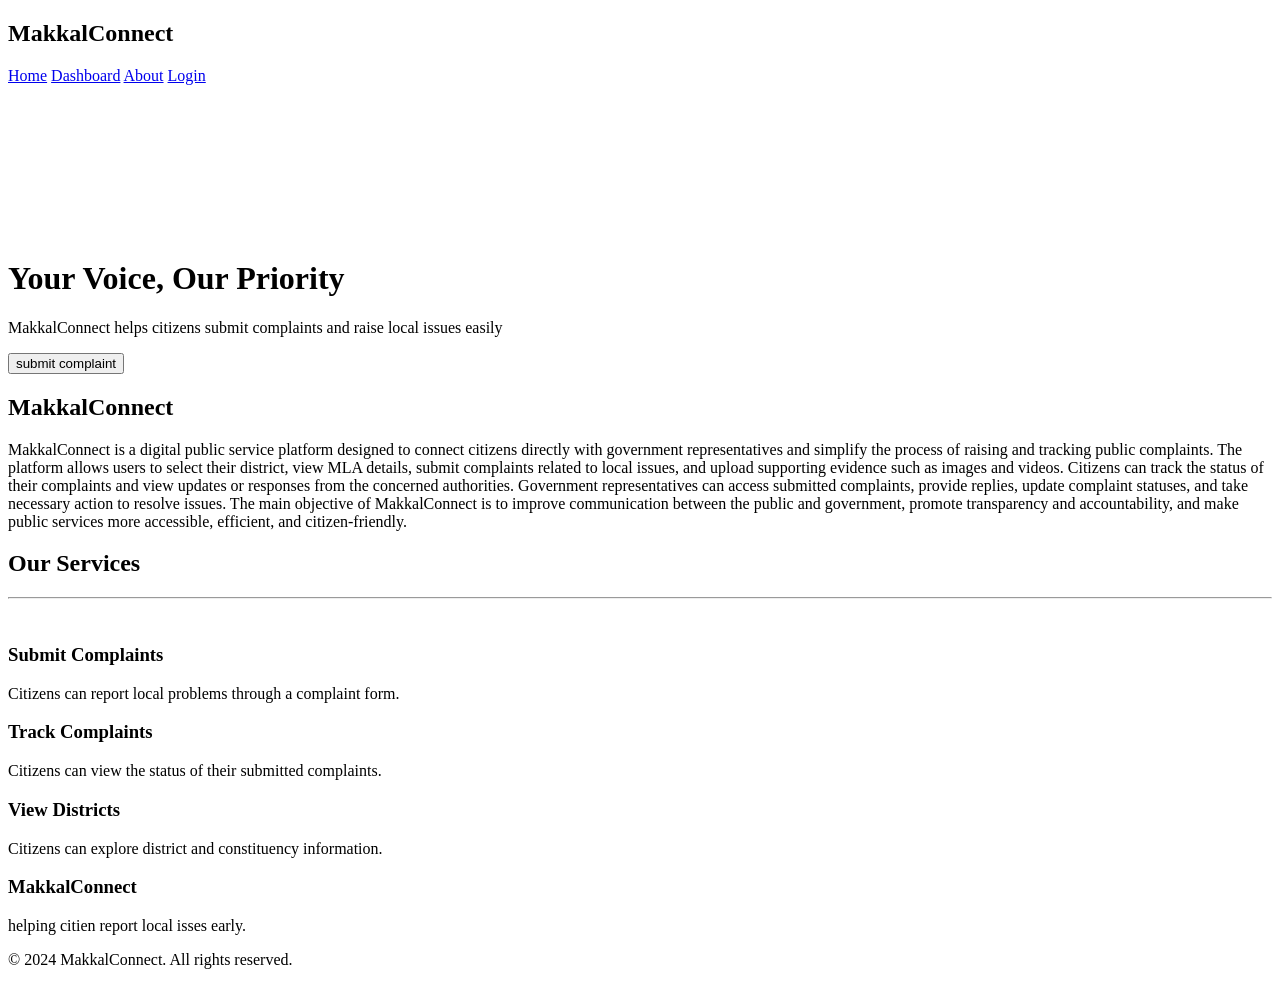
==== index.html @ 5e82f614 "Add files via upload" ====
<!DOCTYPE html>
<html lang="en">
<head>
    <meta charset="UTF-8">
    <meta name="viewport" content="width=device-width, initial-scale=1.0">
    <title>MakkalConnect</title>
    <link rel="stylesheet" href="/style/style.css">
</head>
<body>
    <header>
        <h2>MakkalConnect</h2>

        <nav>
            <a href="index.html">Home</a>
            <a href="dashboard.html">Dashboard</a>
            <a href="abot.html">About</a>
            <a href="login.html">Login</a>
        </nav>
    </header>
    <section class="video-banner">
    <video autoplay muted loop playsinline>
        <source src="/assets/vijayy.mp4" type="video/mp4">
        Your browser does not support video.
    </video>
    </section>

    <h1>Your Voice, Our Priority</h1>
    <p>MakkalConnect helps citizens submit complaints
        and raise local issues easily</p>
   <a href="login.html"><button>submit complaint</button></a>
        
<section class="about">

    <h2> MakkalConnect</h2>

    <p>
       MakkalConnect is a digital public service platform designed to connect citizens directly with government representatives and simplify the process of raising and tracking public complaints. The platform allows users to select their district, view MLA details, submit complaints related to local issues, and upload supporting evidence such as images and videos. Citizens can track the status of their complaints and view updates or responses from the concerned authorities. Government representatives can access submitted complaints, provide replies, update complaint statuses, and take necessary action to resolve issues. The main objective of MakkalConnect is to improve communication between the public and government, promote transparency and accountability, and make public services more accessible, efficient, and citizen-friendly.
    </p>
</section>
<section class="services">

    <h2>Our Services</h2><hr><br>
    

    <div class="service-card">
        <h3>Submit Complaints</h3>
        <p>Citizens can report local problems through a complaint form.</p>
    </div>

    <div class="service-card">
        <h3>Track Complaints</h3>
        <p>Citizens can view the status of their submitted complaints.</p>
    </div>

    <div class="service-card">
        <h3>View Districts</h3>
        <p>Citizens can explore district and constituency information.</p>
    </div>
</section>
<footer class="footer">
    <h3>MakkalConnect</h3>
    <p>helping citien report local isses early.</p>
    <p>&copy; 2024 MakkalConnect. All rights reserved.</p>
</footer>
</body>
</html>
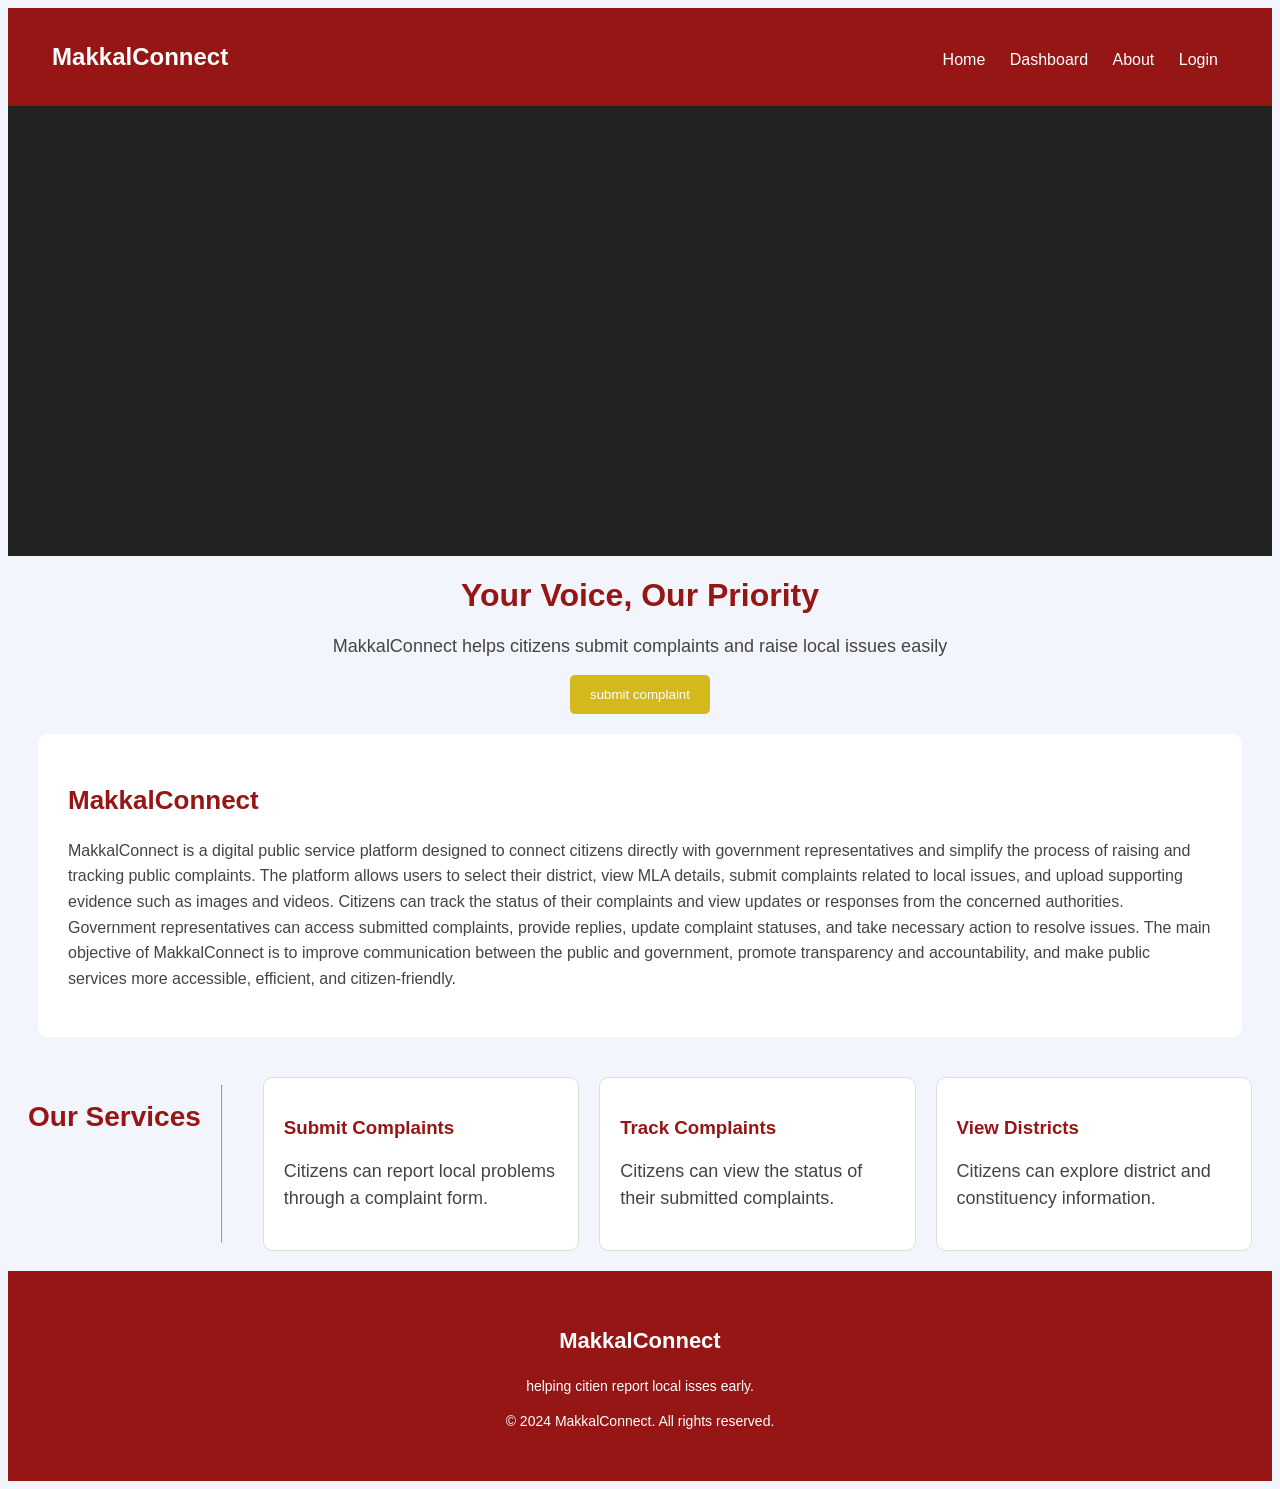
==== commit 91acc755: "Rename makkal/index.html to index.html" ====
--- a/index.html
+++ b/index.html
@@ -63,4 +63,4 @@
     <p>&copy; 2024 MakkalConnect. All rights reserved.</p>
 </footer>
 </body>
-</html>+</html>
--- a/style/style.css
+++ b/style/style.css
@@ -0,0 +1,181 @@
+
+body {
+    background-color: #f2f6fc;
+    font-family: Arial, sans-serif;
+    text-align: center;
+}
+
+h1 {
+    color: #961515;
+}
+
+p {
+    color: #444444;
+    font-size: 18px;
+}
+
+button {
+    background-color: #d4b91d;
+    color: white;
+    padding: 12px 20px;
+    border: none;
+    border-radius: 5px;
+}
+
+header {
+    background-color: #961515;
+    color: white;
+    padding: 15px;
+}
+
+header h2 {
+    display: inline-block;
+    margin-right: 700px;
+}
+
+nav {
+    display: inline-block;
+}
+nav a:hover {
+    color: #f0d65c;
+}
+nav a {
+    color: white;
+    text-decoration: none;
+    margin: 10px;
+}
+
+.about {
+    background-color: white;
+    margin: 20px 30px;
+    padding: 30px;
+    text-align: left;
+    border-radius: 10px;
+}
+
+.about h2 {
+    color: #961515;
+    font-size: 26px;
+}
+
+.about p {
+    color: #444444;
+    font-size: 16px;
+    line-height: 1.6;
+}
+
+.services {
+    text-align:left;
+    display: flex;
+    flex-direction: row;
+    gap: 20px;
+    justify-content: center;
+    align-items: stretch;
+    padding: 20px;
+}
+
+.services h2 {
+    color: #961515;
+    font-size: 28px;
+}
+
+.service-card {
+     flex: 1;
+    min-width: 0;
+    padding: 20px;
+    background-color: white;
+    border: 1px solid #dddddd;
+    border-radius: 10px;
+    box-sizing: border-box;
+}
+
+.service-card h3 {
+    color: #961515;
+}
+
+.service-card p {
+    color: #444444;
+    line-height: 1.5;
+}
+
+footer {
+    background-color: #961515;
+    color: rgb(255, 255, 255);
+    text-align: center;
+    padding: 35px 20px;
+   
+}
+.footer-logo {
+    position: absolute;
+    height: 100%;
+    width: 100%;
+    left: 0;
+    top: 95%;
+    right: 0;
+    bottom: 0;
+    color: transparent;
+}
+
+footer h3 {
+    font-size: 22px;
+}
+
+footer p {
+    font-size: 14px;
+    line-height: 1.5;
+    color: rgb(255, 255, 255);  
+}
+
+footer .copyright {
+    margin-top: 20px;
+    font-size: 12px;
+}
+
+.video-banner {
+    position: relative;
+    width: 100%;
+    height: 450px;
+    overflow: hidden;
+    background-color: #222222;
+}
+
+.video-banner video {
+    width: 100%;
+    height: 100%;
+    object-fit: cover;
+}
+
+.video-text {
+    position: absolute;
+    top: 50%;
+    left: 50%;
+    transform: translate(-50%, -50%);
+    width: 90%;
+    text-align: center;
+    color: white;
+}
+
+.video-text h1 {
+    color: white;
+    font-size: 42px;
+}
+
+.video-text p {
+    color: white;
+    font-size: 18px;
+}
+
+.video-text a {
+    display: inline-block;
+    background-color: #d4b91d;
+    color: white;
+    padding: 13px 22px;
+    margin-top: 10px;
+    text-decoration: none;
+    border-radius: 5px;
+}
+
+.video-text a:hover {
+    background-color: #961515;
+}
+
